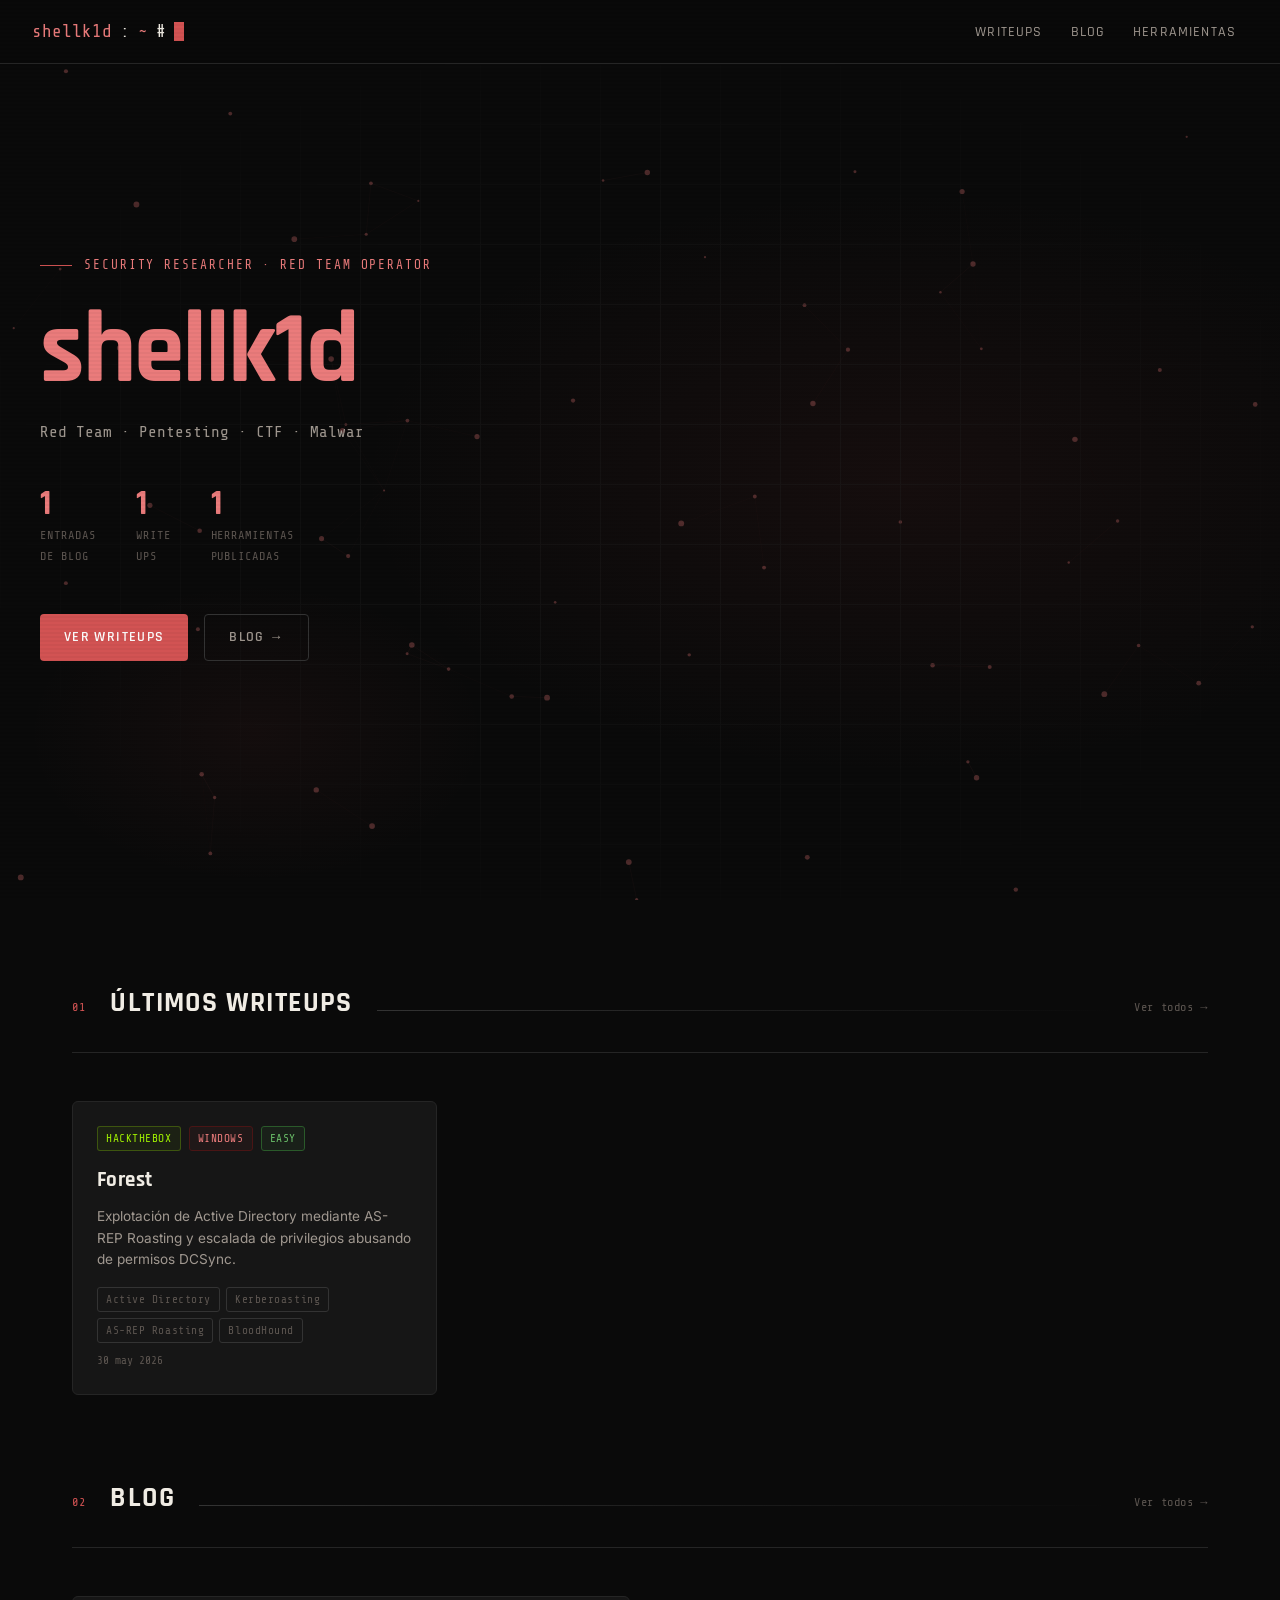
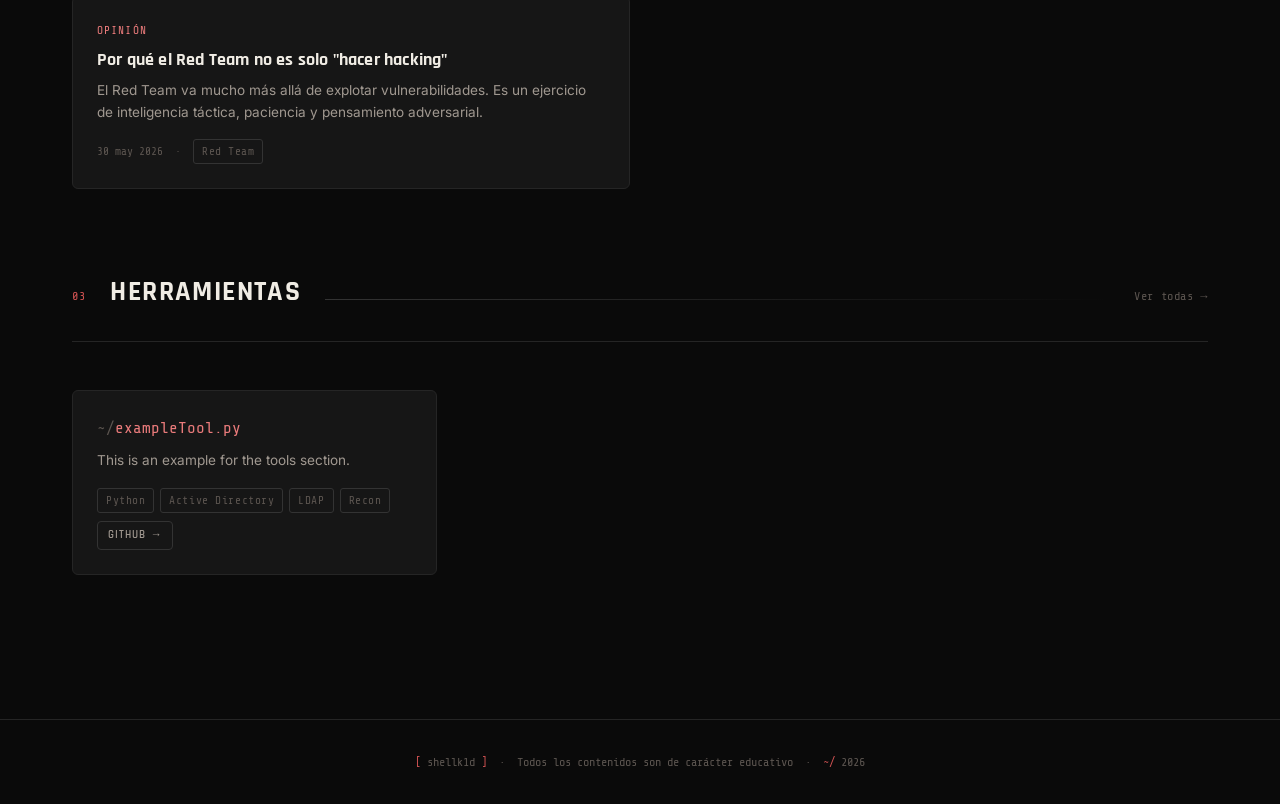
==== index.html @ 37376bd2 "Deploy v1.0" ====
<!DOCTYPE html>
<html lang="es">

<head>
  <meta charset="UTF-8">
  <meta name="viewport" content="width=device-width, initial-scale=1.0">
  <title>shellk1d — Red Team Portfolio</title>
  <meta name="description"
    content="Portfolio de ciberseguridad ofensiva. WriteUps de CTF, blog y herramientas de Red Team.">
  <meta name="theme-color" content="#0a0a0a">
  
  <!-- OpenGraph / Facebook -->
  <meta property="og:type" content="website">
  <meta property="og:url" content="https://shellk1d.github.io/">
  <meta property="og:title" content="shellk1d — Red Team Portfolio">
  <meta property="og:description" content="Portfolio de ciberseguridad ofensiva. WriteUps de CTF, blog y herramientas de Red Team.">
  <meta property="og:image" content="images/og-image.png">

  <!-- Twitter -->
  <meta property="twitter:card" content="summary_large_image">
  <meta property="twitter:url" content="https://shellk1d.github.io/">
  <meta property="twitter:title" content="shellk1d — Red Team Portfolio">
  <meta property="twitter:description" content="Portfolio de ciberseguridad ofensiva. WriteUps de CTF, blog y herramientas de Red Team.">
  <meta property="twitter:image" content="images/og-image.png">

  <link rel="stylesheet" href="css/style.css">
  <link rel="icon"
    href="data:image/svg+xml,<svg xmlns='http://www.w3.org/2000/svg' viewBox='0 0 100 100'><text y='.9em' font-size='90'></text></svg>">
</head>

<body>
  <div id="pageWrapper" class="page-wrapper">

    <!-- HERO -->
    <section class="hero">
      <div class="hero-bg">
        <canvas id="heroCanvas"></canvas>
      </div>
      <div class="hero-grid"></div>
      <div class="hero-content" style="max-width:1200px; margin:0 auto; width:100%;">
        <div class="hero-eyebrow">Security Researcher · Red Team Operator</div>
        <h1 class="hero-name">
          <span class="accent" data-profile="alias">shellk1d</span>
        </h1>
        <div class="hero-tagline">
          <span id="typedTagline" data-text="Red Team · Pentesting · CTF · Malware Dev"></span>
        </div>

        <div class="hero-stats">
          <div class="stat-item">
            <span class="stat-num" data-stat="blog">4</span>
            <span class="stat-label">Entradas<br>de Blog</span>
          </div>
          <div class="stat-item">
            <span class="stat-num" data-stat="writeups">6</span>
            <span class="stat-label">Write<br>Ups</span>
          </div>
          <div class="stat-item">
            <span class="stat-num" data-stat="tools">5</span>
            <span class="stat-label">Herramientas<br>publicadas</span>
          </div>
        </div>

        <div class="hero-actions">
          <a href="writeups.html" class="btn btn-primary">Ver WriteUps</a>
          <a href="blog.html" class="btn btn-outline">Blog →</a>
        </div>

        <div style="margin-top:3rem;" id="socialLinks"></div>
      </div>
    </section>

    <!-- RECENT WRITEUPS -->
    <div style="max-width:1200px; margin:0 auto;">
      <div class="section reveal">
        <div class="section-header">
          <span class="section-num">01</span>
          <h2 class="section-title">Últimos WriteUps</h2>
          <span class="section-line"></span>
          <a href="writeups.html" class="section-link">Ver todos →</a>
        </div>
        <div class="grid-3" id="homeWriteups"></div>
      </div>

      <!-- BLOG PREVIEW -->
      <div class="section reveal" style="padding-top:0;">
        <div class="section-header">
          <span class="section-num">02</span>
          <h2 class="section-title">Blog</h2>
          <span class="section-line"></span>
          <a href="blog.html" class="section-link">Ver todos →</a>
        </div>
        <div class="grid-2" id="homeBlog"></div>
      </div>

      <!-- TOOLS PREVIEW -->
      <div class="section reveal" style="padding-top:0;">
        <div class="section-header">
          <span class="section-num">03</span>
          <h2 class="section-title">Herramientas</h2>
          <span class="section-line"></span>
          <a href="tools.html" class="section-link">Ver todas →</a>
        </div>
        <div class="grid-3" id="homeTools"></div>
      </div>

    </div>

  </div>

  <script src="js/content.js"></script>
  <script src="js/layout.js"></script>
  <script src="js/app.js"></script>
  <script>
    document.addEventListener('DOMContentLoaded', () => {
      setActivePage('home');
      renderWriteups('homeWriteups', 3);
      renderBlog('homeBlog', 2);
      renderTools('homeTools', 3);
    });
  </script>
</body>

</html>
---- css/style.css ----
@import url('https://fonts.googleapis.com/css2?family=Share+Tech+Mono&family=Rajdhani:wght@300;400;500;600;700&family=Inter:wght@300;400;500&display=swap');

:root {
  --red-100: #FFEAD3;
  --red-200: #F5C4C4;
  --red-300: #EA7B7B;
  --red-400: #D25353;
  --red-500: #9E3B3B;
  --red-600: #7A2828;
  --red-700: #4A1515;
  --bg-dark: #0a0a0a;
  --bg-mid: #111111;
  --bg-card: #161616;
  --bg-card-hover: #1c1c1c;
  --bg-border: #252525;
  --bg-border-light: #333333;
  --text-primary: #f0ece4;
  --text-secondary: #a09890;
  --text-muted: #5c5550;
  --text-accent: #EA7B7B;
  --text-accent-bright: #FF9A9A;
  --mono: 'Share Tech Mono', monospace;
  --display: 'Rajdhani', sans-serif;
  --body: 'Inter', sans-serif;
  --glow: 0 0 20px rgba(210, 83, 83, 0.15);
  --glow-strong: 0 0 40px rgba(210, 83, 83, 0.25);
}

*, *::before, *::after { box-sizing: border-box; margin: 0; padding: 0; }

html { scroll-behavior: smooth; }

body {
  background: var(--bg-dark);
  color: var(--text-primary);
  font-family: var(--body);
  font-size: 15px;
  line-height: 1.7;
  min-height: 100vh;
  overflow-x: hidden;
}

::selection { background: var(--red-400); color: #fff; }

/* ── SCROLLBAR ── */
::-webkit-scrollbar { width: 6px; }
::-webkit-scrollbar-track { background: var(--bg-dark); }
::-webkit-scrollbar-thumb { background: var(--red-600); border-radius: 3px; }

/* ── SCANLINE OVERLAY ── */
body::before {
  content: '';
  position: fixed;
  inset: 0;
  background: repeating-linear-gradient(0deg, transparent, transparent 2px, rgba(0,0,0,0.03) 2px, rgba(0,0,0,0.03) 4px);
  pointer-events: none;
  z-index: 9999;
}

/* ── NAVBAR ── */
.navbar {
  position: fixed;
  top: 0;
  left: 0;
  right: 0;
  z-index: 1000;
  background: rgba(10,10,10,0.92);
  backdrop-filter: blur(12px);
  border-bottom: 1px solid var(--bg-border);
  padding: 0 2rem;
  height: 64px;
  display: flex;
  align-items: center;
  justify-content: space-between;
}

.nav-brand {
  font-family: var(--mono);
  font-size: 1.1rem;
  color: var(--text-primary);
  text-decoration: none;
  display: flex;
  align-items: center;
  gap: 8px;
}

.nav-brand .prompt {
  color: var(--red-300);
}

.nav-brand .cursor {
  display: inline-block;
  width: 10px;
  height: 1.1em;
  background: var(--red-400);
  animation: blink 1s step-end infinite;
  vertical-align: middle;
}

@keyframes blink { 0%,100%{opacity:1} 50%{opacity:0} }

.nav-links {
  display: flex;
  align-items: center;
  gap: 0.25rem;
  list-style: none;
}

.nav-links a {
  font-family: var(--display);
  font-size: 0.9rem;
  font-weight: 500;
  letter-spacing: 0.08em;
  text-transform: uppercase;
  color: var(--text-secondary);
  text-decoration: none;
  padding: 0.4rem 0.75rem;
  border-radius: 4px;
  transition: color 0.2s, background 0.2s;
  position: relative;
}

.nav-links a:hover, .nav-links a.active {
  color: var(--text-accent);
  background: rgba(210, 83, 83, 0.08);
}

.nav-links a.active::after {
  content: '';
  position: absolute;
  bottom: -1px;
  left: 50%;
  transform: translateX(-50%);
  width: 4px;
  height: 4px;
  background: var(--red-400);
  border-radius: 50%;
}

.nav-toggle {
  display: none;
  background: none;
  border: none;
  color: var(--text-primary);
  font-size: 1.4rem;
  cursor: pointer;
}

/* ── MAIN LAYOUT ── */
.page-wrapper {
  padding-top: 64px;
}

/* ── HERO ── */
.hero {
  min-height: calc(100vh - 64px);
  display: flex;
  align-items: center;
  position: relative;
  overflow: hidden;
  padding: 4rem 2rem;
}

.hero-bg {
  position: absolute;
  inset: 0;
  background:
    radial-gradient(ellipse 60% 50% at 70% 50%, rgba(158,59,59,0.08) 0%, transparent 70%),
    radial-gradient(ellipse 30% 30% at 20% 80%, rgba(210,83,83,0.05) 0%, transparent 60%);
}

.hero-grid {
  position: absolute;
  inset: 0;
  background-image:
    linear-gradient(var(--bg-border) 1px, transparent 1px),
    linear-gradient(90deg, var(--bg-border) 1px, transparent 1px);
  background-size: 60px 60px;
  opacity: 0.3;
  mask-image: radial-gradient(ellipse at center, black 30%, transparent 80%);
}

.hero-content {
  position: relative;
  z-index: 1;
  max-width: 860px;
}

.hero-eyebrow {
  font-family: var(--mono);
  font-size: 0.8rem;
  color: var(--red-300);
  letter-spacing: 0.15em;
  text-transform: uppercase;
  margin-bottom: 1.5rem;
  display: flex;
  align-items: center;
  gap: 12px;
}

.hero-eyebrow::before {
  content: '';
  display: inline-block;
  width: 32px;
  height: 1px;
  background: var(--red-400);
}

.hero-name {
  font-family: var(--display);
  font-size: clamp(3.5rem, 8vw, 7rem);
  font-weight: 700;
  line-height: 1;
  letter-spacing: -0.02em;
  color: var(--text-primary);
  margin-bottom: 1rem;
}

.hero-name .accent { color: var(--red-300); }

.hero-tagline {
  font-family: var(--mono);
  font-size: 1rem;
  color: var(--text-secondary);
  margin-bottom: 2.5rem;
  display: flex;
  align-items: center;
  gap: 8px;
  flex-wrap: wrap;
}

.hero-tagline .sep { color: var(--red-600); }

.hero-stats {
  display: flex;
  gap: 2.5rem;
  margin-bottom: 3rem;
  flex-wrap: wrap;
}

.stat-item {
  display: flex;
  flex-direction: column;
}

.stat-num {
  font-family: var(--display);
  font-size: 2.2rem;
  font-weight: 700;
  color: var(--red-300);
  line-height: 1;
}

.stat-label {
  font-size: 0.75rem;
  color: var(--text-muted);
  font-family: var(--mono);
  letter-spacing: 0.08em;
  text-transform: uppercase;
  margin-top: 4px;
}

.hero-actions {
  display: flex;
  gap: 1rem;
  flex-wrap: wrap;
}

/* ── BUTTONS ── */
.btn {
  display: inline-flex;
  align-items: center;
  gap: 8px;
  font-family: var(--display);
  font-size: 0.85rem;
  font-weight: 600;
  letter-spacing: 0.1em;
  text-transform: uppercase;
  text-decoration: none;
  padding: 0.7rem 1.5rem;
  border-radius: 4px;
  border: none;
  cursor: pointer;
  transition: all 0.2s;
}

.btn-primary {
  background: var(--red-400);
  color: #fff;
}

.btn-primary:hover {
  background: var(--red-300);
  box-shadow: var(--glow);
  transform: translateY(-1px);
  color: #fff;
}

.btn-outline {
  background: transparent;
  color: var(--text-secondary);
  border: 1px solid var(--bg-border-light);
}

.btn-outline:hover {
  border-color: var(--red-500);
  color: var(--text-accent);
  background: rgba(210,83,83,0.05);
}

/* ── SECTIONS ── */
.section {
  padding: 5rem 2rem;
  max-width: 1200px;
  margin: 0 auto;
}

.section-header {
  display: flex;
  align-items: baseline;
  gap: 1.5rem;
  margin-bottom: 3rem;
  border-bottom: 1px solid var(--bg-border);
  padding-bottom: 1.5rem;
}

.section-num {
  font-family: var(--mono);
  font-size: 0.75rem;
  color: var(--red-400);
  letter-spacing: 0.1em;
}

.section-title {
  font-family: var(--display);
  font-size: 1.75rem;
  font-weight: 700;
  letter-spacing: 0.05em;
  text-transform: uppercase;
  color: var(--text-primary);
}

.section-line {
  flex: 1;
  height: 1px;
  background: linear-gradient(90deg, var(--bg-border-light), transparent);
}

.section-link {
  font-family: var(--mono);
  font-size: 0.75rem;
  color: var(--text-muted);
  text-decoration: none;
  letter-spacing: 0.05em;
  transition: color 0.2s;
  white-space: nowrap;
}

.section-link:hover { color: var(--text-accent); }

/* ── CARDS ── */
.card {
  background: var(--bg-card);
  border: 1px solid var(--bg-border);
  border-radius: 6px;
  padding: 1.5rem;
  transition: border-color 0.25s, background 0.25s, transform 0.25s;
  text-decoration: none;
  color: inherit;
  display: block;
}

.card:hover {
  border-color: var(--red-600);
  background: var(--bg-card-hover);
  transform: translateY(-2px);
  box-shadow: var(--glow);
}

/* ── TAGS / BADGES ── */
.tag {
  display: inline-block;
  font-family: var(--mono);
  font-size: 0.7rem;
  padding: 2px 8px;
  border-radius: 3px;
  border: 1px solid var(--bg-border-light);
  color: var(--text-muted);
  letter-spacing: 0.05em;
}

.tag-os { border-color: var(--red-700); color: var(--red-300); background: rgba(158,59,59,0.08); }
.tag-easy { border-color: #2a5a2a; color: #6abf69; background: rgba(42,90,42,0.15); }
.tag-medium { border-color: #5a4a1a; color: #e6b84a; background: rgba(90,74,26,0.15); }
.tag-hard { border-color: var(--red-700); color: var(--red-300); background: rgba(158,59,59,0.12); }
.tag-insane { border-color: #5a1a5a; color: #c46ac4; background: rgba(90,26,90,0.15); }
.tag-htb { color: #9fef00; border-color: rgba(159,239,0,0.25); background: rgba(159,239,0,0.05); }
.tag-thm { color: #c11111; border-color: rgba(193,17,17,0.3); background: rgba(193,17,17,0.08); }

/* ── WRITEUP CARD ── */
.writeup-card { position: relative; overflow: hidden; }

.writeup-card::before {
  content: '';
  position: absolute;
  left: 0; top: 0; bottom: 0;
  width: 3px;
  background: var(--red-600);
  opacity: 0;
  transition: opacity 0.2s;
}

.writeup-card:hover::before { opacity: 1; }

.writeup-platform {
  font-family: var(--mono);
  font-size: 0.7rem;
  letter-spacing: 0.1em;
  text-transform: uppercase;
  margin-bottom: 0.75rem;
  display: flex;
  align-items: center;
  gap: 8px;
}

.writeup-title {
  font-family: var(--display);
  font-size: 1.3rem;
  font-weight: 700;
  color: var(--text-primary);
  margin-bottom: 0.5rem;
  letter-spacing: 0.02em;
}

.writeup-desc {
  font-size: 0.85rem;
  color: var(--text-secondary);
  line-height: 1.6;
  margin-bottom: 1rem;
}

.writeup-footer {
  display: flex;
  align-items: center;
  justify-content: space-between;
  flex-wrap: wrap;
  gap: 0.5rem;
}

.writeup-tags { display: flex; gap: 6px; flex-wrap: wrap; }

.writeup-date {
  font-family: var(--mono);
  font-size: 0.7rem;
  color: var(--text-muted);
}

/* ── BLOG CARD ── */
.blog-category {
  font-family: var(--mono);
  font-size: 0.7rem;
  letter-spacing: 0.1em;
  text-transform: uppercase;
  color: var(--red-300);
  margin-bottom: 0.5rem;
}

.blog-title {
  font-family: var(--display);
  font-size: 1.15rem;
  font-weight: 700;
  color: var(--text-primary);
  margin-bottom: 0.5rem;
  line-height: 1.3;
  letter-spacing: 0.01em;
}

.blog-excerpt {
  font-size: 0.85rem;
  color: var(--text-secondary);
  line-height: 1.6;
  margin-bottom: 1rem;
}

.blog-meta {
  display: flex;
  align-items: center;
  gap: 12px;
  font-family: var(--mono);
  font-size: 0.7rem;
  color: var(--text-muted);
}

/* ── TOOL CARD ── */
.tool-name {
  font-family: var(--mono);
  font-size: 1rem;
  color: var(--red-300);
  margin-bottom: 0.5rem;
}

.tool-name::before { content: '~/'; color: var(--text-muted); }

.tool-desc {
  font-size: 0.85rem;
  color: var(--text-secondary);
  line-height: 1.6;
  margin-bottom: 1rem;
}

.tool-footer {
  display: flex;
  align-items: center;
  justify-content: space-between;
  gap: 0.5rem;
  flex-wrap: wrap;
}

.tool-stars {
  font-family: var(--mono);
  font-size: 0.75rem;
  color: var(--text-muted);
  display: flex;
  align-items: center;
  gap: 4px;
}

/* ── RESEARCH CARD ── */
.research-status {
  display: inline-block;
  font-family: var(--mono);
  font-size: 0.65rem;
  padding: 2px 8px;
  border-radius: 2px;
  letter-spacing: 0.08em;
  text-transform: uppercase;
  margin-bottom: 0.75rem;
}

.status-published { background: rgba(42,90,42,0.2); color: #6abf69; border: 1px solid rgba(106,191,105,0.2); }
.status-progress { background: rgba(90,74,26,0.2); color: #e6b84a; border: 1px solid rgba(230,184,74,0.2); }

.research-title {
  font-family: var(--display);
  font-size: 1.1rem;
  font-weight: 700;
  color: var(--text-primary);
  margin-bottom: 0.5rem;
  letter-spacing: 0.01em;
}

.research-abstract {
  font-size: 0.85rem;
  color: var(--text-secondary);
  line-height: 1.6;
  margin-bottom: 1rem;
}

/* ── TERMINAL EFFECT ── */
.terminal-block {
  background: #0d0d0d;
  border: 1px solid var(--bg-border);
  border-radius: 6px;
  padding: 1.25rem;
  font-family: var(--mono);
  font-size: 0.8rem;
  line-height: 1.8;
}

.terminal-block .t-prompt { color: var(--red-400); }
.terminal-block .t-path { color: #6abf69; }
.terminal-block .t-text { color: var(--text-secondary); }
.terminal-block .t-output { color: var(--text-muted); }

/* ── FILTERS ── */
.filters {
  display: flex;
  gap: 8px;
  flex-wrap: wrap;
  margin-bottom: 2rem;
}

.filter-btn {
  font-family: var(--mono);
  font-size: 0.75rem;
  padding: 0.4rem 1rem;
  border-radius: 3px;
  border: 1px solid var(--bg-border-light);
  background: transparent;
  color: var(--text-muted);
  cursor: pointer;
  transition: all 0.2s;
  letter-spacing: 0.05em;
}

.filter-btn:hover, .filter-btn.active {
  border-color: var(--red-500);
  color: var(--text-accent);
  background: rgba(210,83,83,0.06);
}

/* ── SEARCH ── */
.search-wrap {
  position: relative;
  max-width: 400px;
  margin-bottom: 2rem;
}

.search-wrap input {
  width: 100%;
  background: var(--bg-card);
  border: 1px solid var(--bg-border);
  border-radius: 4px;
  color: var(--text-primary);
  font-family: var(--mono);
  font-size: 0.85rem;
  padding: 0.6rem 1rem 0.6rem 2.5rem;
  outline: none;
  transition: border-color 0.2s;
}

.search-wrap input::placeholder { color: var(--text-muted); }
.search-wrap input:focus { border-color: var(--red-600); }

.search-icon {
  position: absolute;
  left: 10px;
  top: 50%;
  transform: translateY(-50%);
  color: var(--text-muted);
  font-size: 0.85rem;
}

/* ── GRID LAYOUTS ── */
.grid-3 { display: grid; grid-template-columns: repeat(auto-fill, minmax(300px, 1fr)); gap: 1.25rem; }
.grid-2 { display: grid; grid-template-columns: repeat(auto-fill, minmax(400px, 1fr)); gap: 1.25rem; }

/* ── FOOTER ── */
footer {
  border-top: 1px solid var(--bg-border);
  padding: 2rem;
  text-align: center;
  font-family: var(--mono);
  font-size: 0.75rem;
  color: var(--text-muted);
  margin-top: 4rem;
}

footer .footer-accent { color: var(--red-400); }

/* ── PAGE HEADER ── */
.page-header {
  border-bottom: 1px solid var(--bg-border);
  padding: 3rem 2rem 2rem;
  background: linear-gradient(180deg, rgba(158,59,59,0.04) 0%, transparent 100%);
}

.page-header-inner {
  max-width: 1200px;
  margin: 0 auto;
}

.page-header-eyebrow {
  font-family: var(--mono);
  font-size: 0.75rem;
  color: var(--red-400);
  letter-spacing: 0.15em;
  text-transform: uppercase;
  margin-bottom: 0.75rem;
}

.page-header-title {
  font-family: var(--display);
  font-size: clamp(2rem, 5vw, 3.5rem);
  font-weight: 700;
  letter-spacing: 0.03em;
  text-transform: uppercase;
  color: var(--text-primary);
  line-height: 1;
  margin-bottom: 0.75rem;
}

.page-header-sub {
  font-size: 0.9rem;
  color: var(--text-secondary);
  max-width: 600px;
}

/* ── NO RESULTS ── */
.no-results {
  text-align: center;
  padding: 4rem 2rem;
  font-family: var(--mono);
  color: var(--text-muted);
  font-size: 0.85rem;
}

/* ── SOCIAL LINKS ── */
.social-links {
  display: flex;
  gap: 0.75rem;
  flex-wrap: wrap;
}

.social-link {
  display: inline-flex;
  align-items: center;
  gap: 6px;
  font-family: var(--mono);
  font-size: 0.75rem;
  color: var(--text-muted);
  text-decoration: none;
  padding: 0.4rem 0.8rem;
  border: 1px solid var(--bg-border);
  border-radius: 3px;
  transition: all 0.2s;
  letter-spacing: 0.05em;
}

.social-link:hover {
  color: var(--text-accent);
  border-color: var(--red-600);
  background: rgba(210,83,83,0.05);
}

/* ── ABOUT PAGE ── */
.skill-group { margin-bottom: 2rem; }

.skill-group-title {
  font-family: var(--mono);
  font-size: 0.75rem;
  color: var(--red-400);
  letter-spacing: 0.1em;
  text-transform: uppercase;
  margin-bottom: 0.75rem;
}

.skill-pills {
  display: flex;
  flex-wrap: wrap;
  gap: 8px;
}

.skill-pill {
  font-family: var(--mono);
  font-size: 0.78rem;
  padding: 0.3rem 0.8rem;
  background: var(--bg-card);
  border: 1px solid var(--bg-border-light);
  border-radius: 3px;
  color: var(--text-secondary);
}

.cert-badge {
  display: inline-flex;
  align-items: center;
  gap: 8px;
  font-family: var(--mono);
  font-size: 0.85rem;
  padding: 0.6rem 1.2rem;
  background: rgba(158,59,59,0.1);
  border: 1px solid var(--red-700);
  border-radius: 4px;
  color: var(--red-200);
  letter-spacing: 0.08em;
}

/* ── CANVAS HERO NODES ── */
#heroCanvas {
  position: absolute;
  inset: 0;
  width: 100%;
  height: 100%;
  opacity: 0.65;
  pointer-events: none;
  z-index: 0;
}

/* ── SCROLL REVEAL ANIMATIONS ── */
.reveal {
  opacity: 0;
  transform: translateY(30px);
  transition: opacity 0.8s cubic-bezier(0.2, 0.8, 0.2, 1), transform 0.8s cubic-bezier(0.2, 0.8, 0.2, 1);
}

.reveal.active {
  opacity: 1;
  transform: translateY(0);
}

/* ── MOUSE REACTIVE CARD GLOW ── */
.card {
  position: relative;
  overflow: hidden;
}

.card::after {
  content: '';
  position: absolute;
  inset: -1px;
  background: radial-gradient(
    300px circle at var(--mouse-x, 0px) var(--mouse-y, 0px),
    rgba(234, 123, 123, 0.12),
    transparent 50%
  );
  border-radius: inherit;
  z-index: 3;
  opacity: 0;
  transition: opacity 0.3s;
  pointer-events: none;
}

.card:hover::after {
  opacity: 1;
}


/* ── ARTICLE CONTENT (MARKDOWN RENDERING) ── */
.article-content {
  max-width: 800px;
  margin: 0 auto;
  padding: 3rem 1.5rem;
}

.article-content h1,
.article-content h2,
.article-content h3,
.article-content h4 {
  font-family: var(--display);
  color: var(--text-primary);
  margin-top: 2rem;
  margin-bottom: 1rem;
  text-transform: uppercase;
  letter-spacing: 0.05em;
}

.article-content h1 {
  font-size: 2rem;
  border-bottom: 1px solid var(--bg-border);
  padding-bottom: 0.5rem;
}

.article-content h2 {
  font-size: 1.5rem;
}

.article-content h3 {
  font-size: 1.25rem;
}

.article-content p {
  margin-bottom: 1.5rem;
  color: var(--text-secondary);
  line-height: 1.8;
}

.article-content a {
  color: var(--text-accent);
  text-decoration: none;
  border-bottom: 1px dashed var(--red-500);
  transition: border-color 0.2s, color 0.2s;
}

.article-content a:hover {
  color: var(--text-accent-bright);
  border-bottom-style: solid;
}

.article-content ul,
.article-content ol {
  margin-left: 1.5rem;
  margin-bottom: 1.5rem;
  color: var(--text-secondary);
}

.article-content li {
  margin-bottom: 0.5rem;
}

.article-content code {
  font-family: var(--mono);
  background: rgba(234, 123, 123, 0.08);
  border: 1px solid rgba(234, 123, 123, 0.15);
  color: var(--red-200);
  padding: 2px 6px;
  border-radius: 3px;
  font-size: 0.9em;
}

.article-content pre {
  background: var(--bg-card);
  border: 1px solid var(--bg-border);
  border-radius: 6px;
  padding: 1.25rem;
  overflow-x: auto;
  margin-bottom: 1.5rem;
}

.article-content pre code {
  background: transparent;
  border: none;
  padding: 0;
  color: var(--text-primary);
  font-size: 0.85rem;
}

.article-content blockquote {
  border-left: 3px solid var(--red-400);
  padding-left: 1.25rem;
  margin-bottom: 1.5rem;
  font-style: italic;
  color: var(--text-primary);
}

/* ── RESPONSIVE ── */
@media (max-width: 768px) {
  .nav-links { display: none; flex-direction: column; position: absolute; top: 64px; left: 0; right: 0; background: rgba(10,10,10,0.98); border-bottom: 1px solid var(--bg-border); padding: 1rem; gap: 0; }
  .nav-links.open { display: flex; }
  .nav-links a { padding: 0.75rem 1rem; border-radius: 0; border-bottom: 1px solid var(--bg-border); }
  .nav-toggle { display: block; }
  .hero { padding: 3rem 1.5rem; }
  .hero-stats { gap: 1.5rem; }
  .section { padding: 3rem 1.5rem; }
  .grid-3, .grid-2 { grid-template-columns: 1fr; }
  .page-header { padding: 2rem 1.5rem 1.5rem; }
  

}
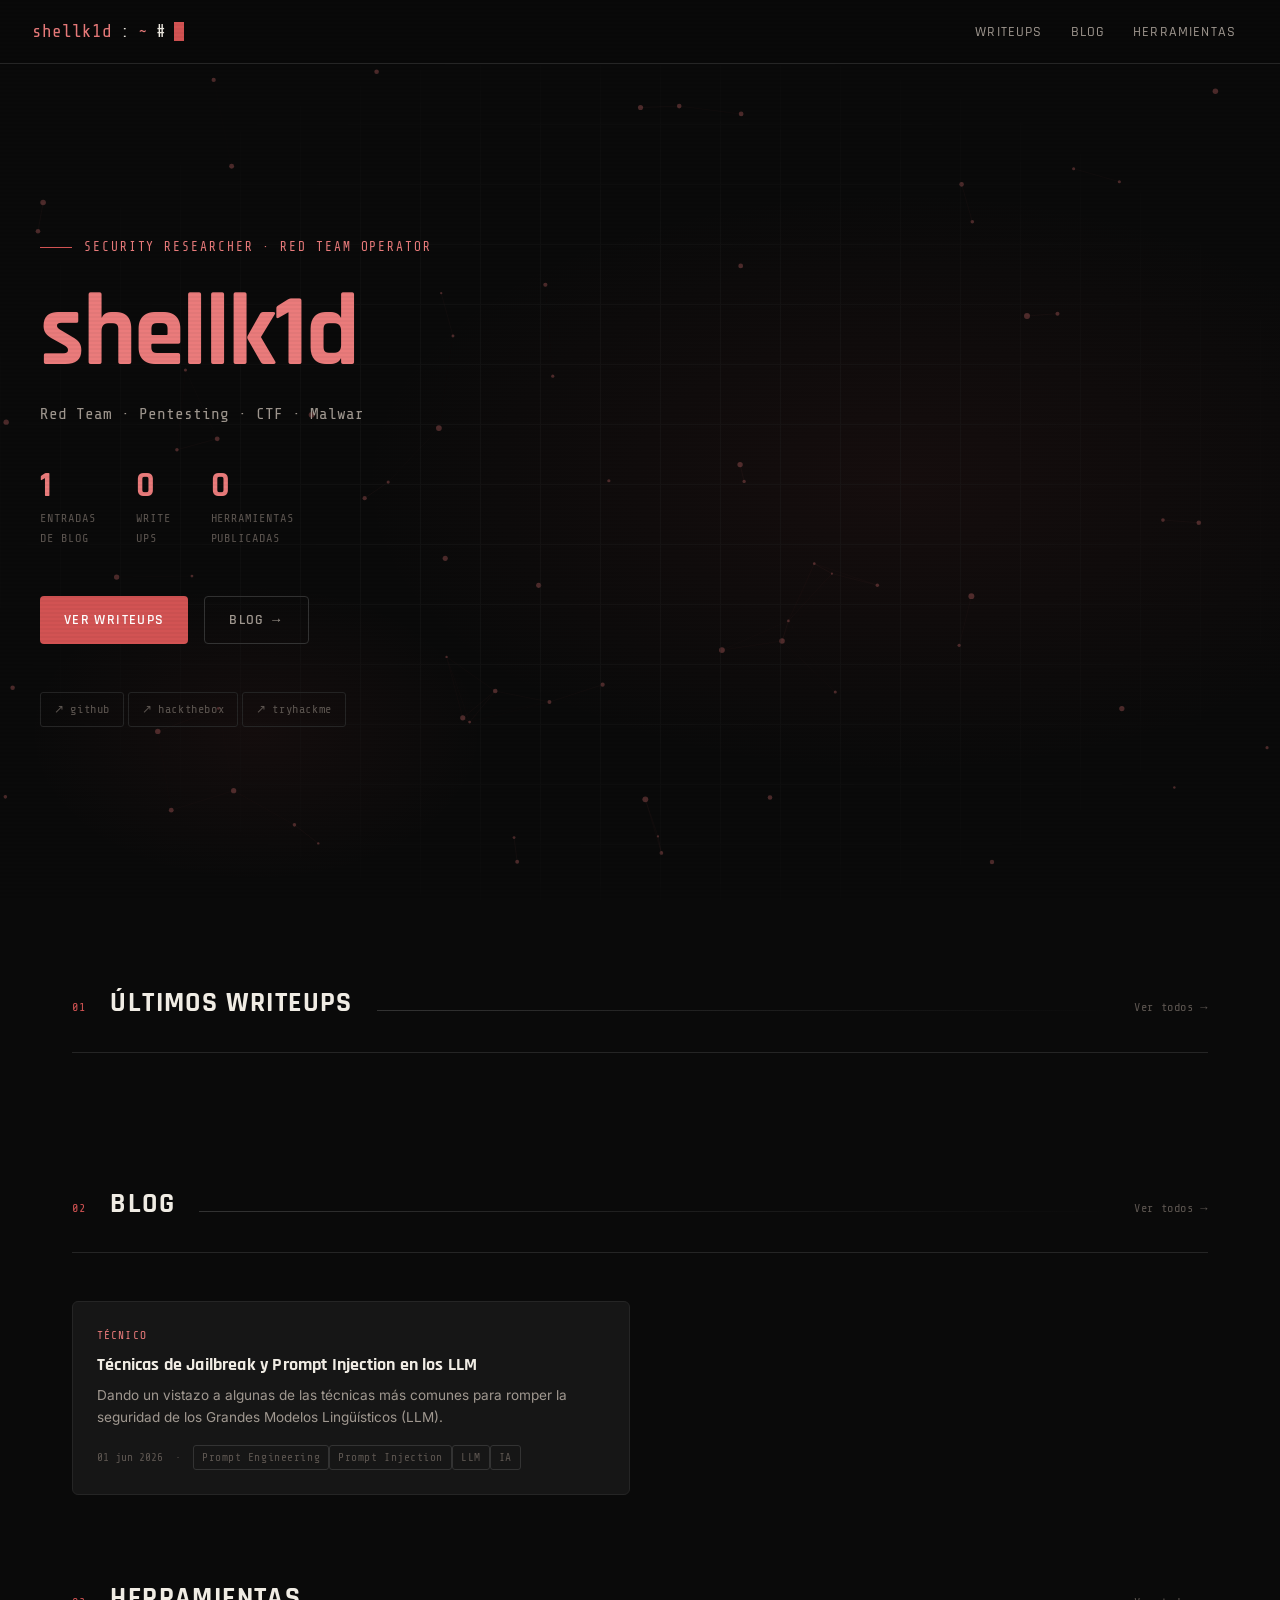
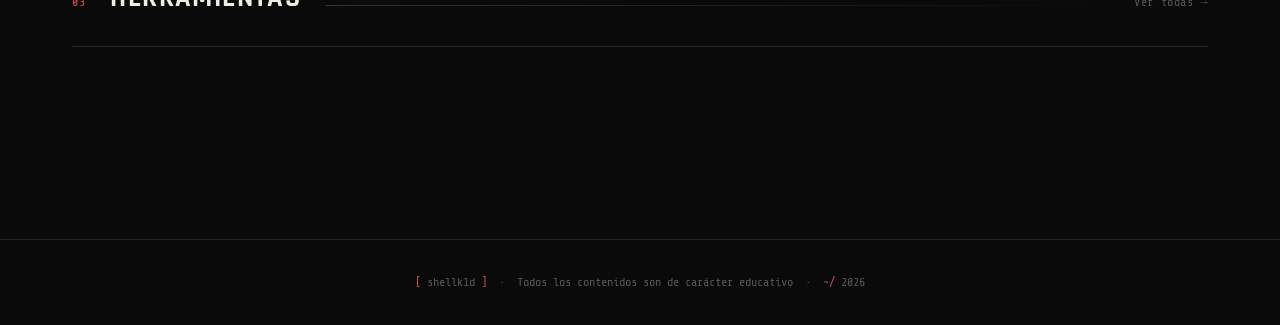
==== commit 57671f3a: "Titles Fixed" ====
--- a/index.html
+++ b/index.html
@@ -4,7 +4,7 @@
 <head>
   <meta charset="UTF-8">
   <meta name="viewport" content="width=device-width, initial-scale=1.0">
-  <title>shellk1d — Red Team Portfolio</title>
+  <title>shellk1d — Home</title>
   <meta name="description"
     content="Portfolio de ciberseguridad ofensiva. WriteUps de CTF, blog y herramientas de Red Team.">
   <meta name="theme-color" content="#0a0a0a">
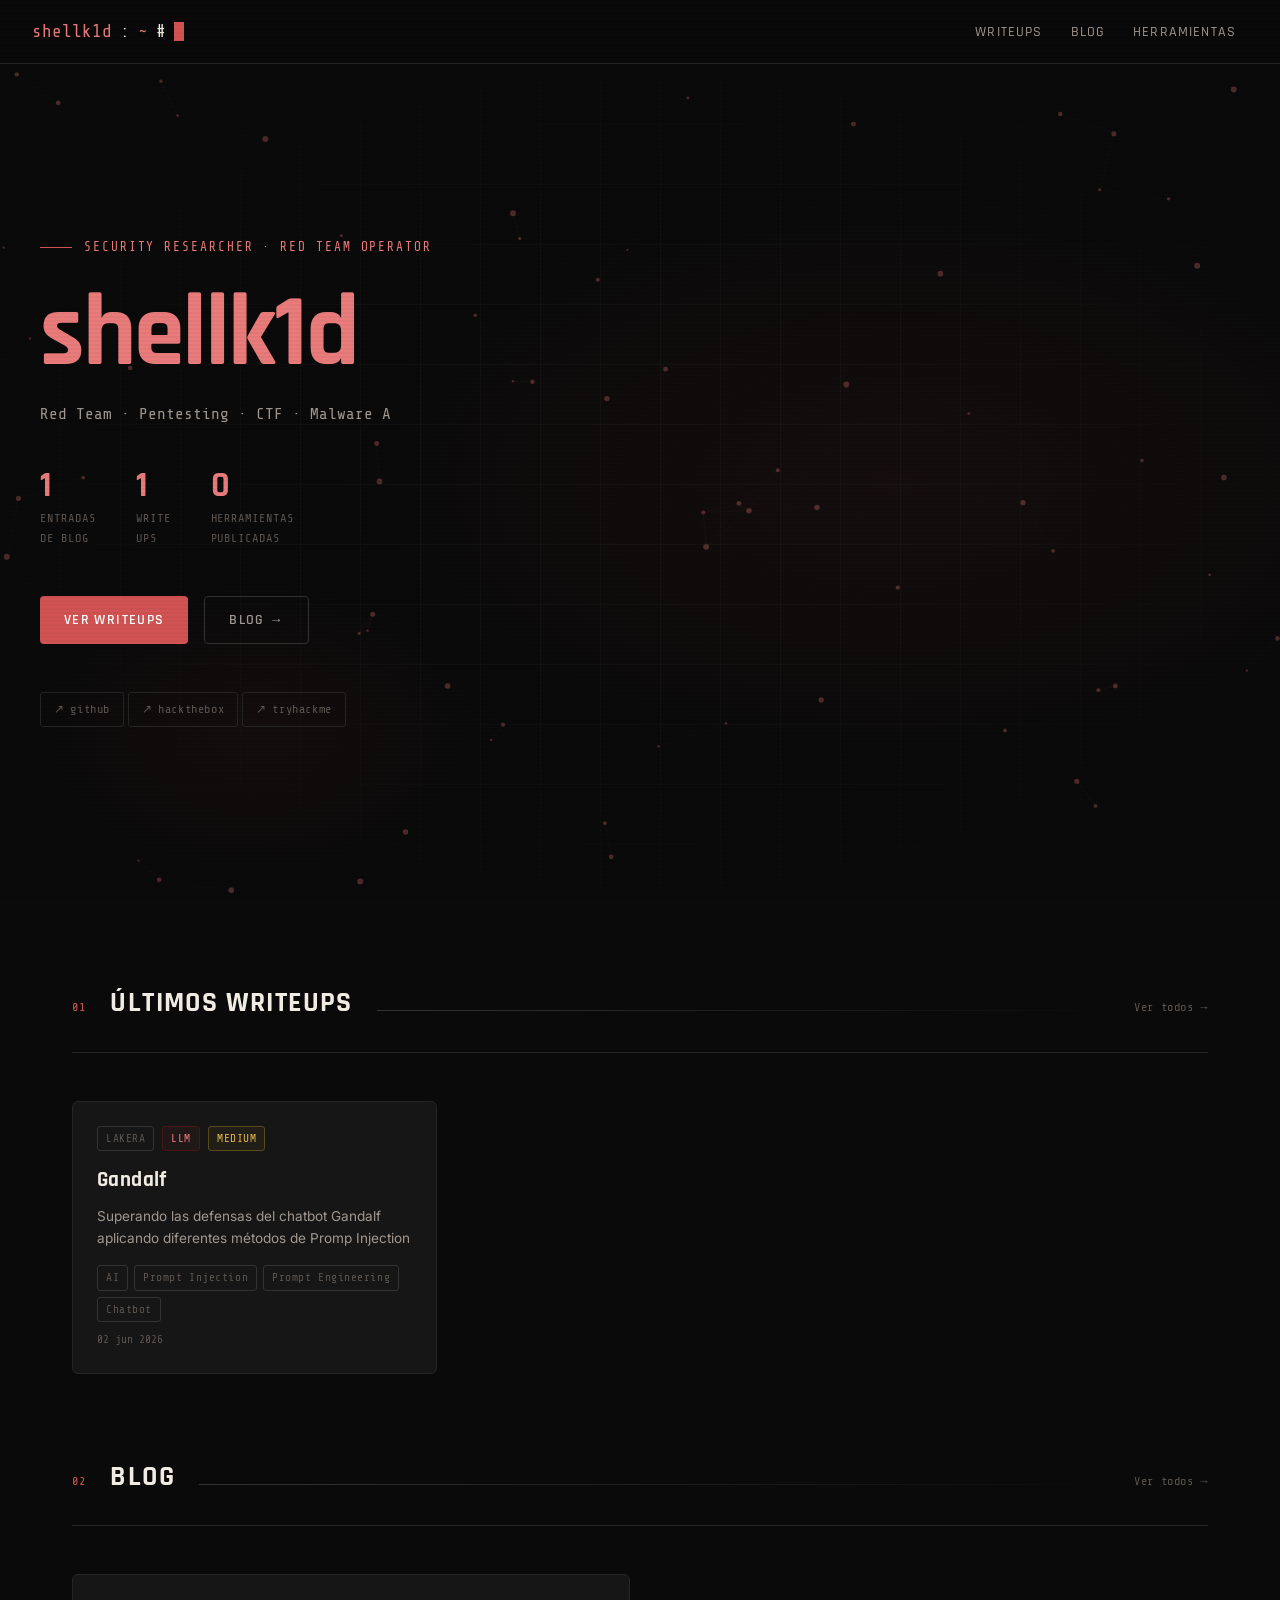
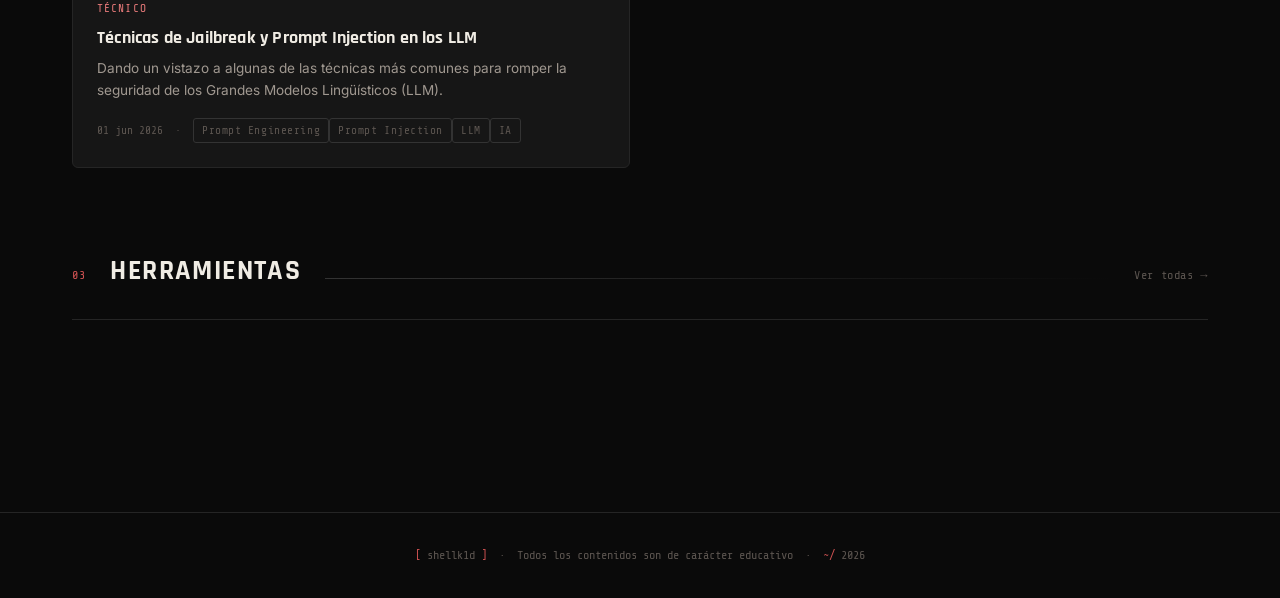
==== commit b4b8aa67: "Some changes" ====
--- a/index.html
+++ b/index.html
@@ -43,7 +43,7 @@
           <span class="accent" data-profile="alias">shellk1d</span>
         </h1>
         <div class="hero-tagline">
-          <span id="typedTagline" data-text="Red Team · Pentesting · CTF · Malware Dev"></span>
+          <span id="typedTagline" data-text="Red Team · Pentesting · CTF · Malware Analyst"></span>
         </div>
 
         <div class="hero-stats">
